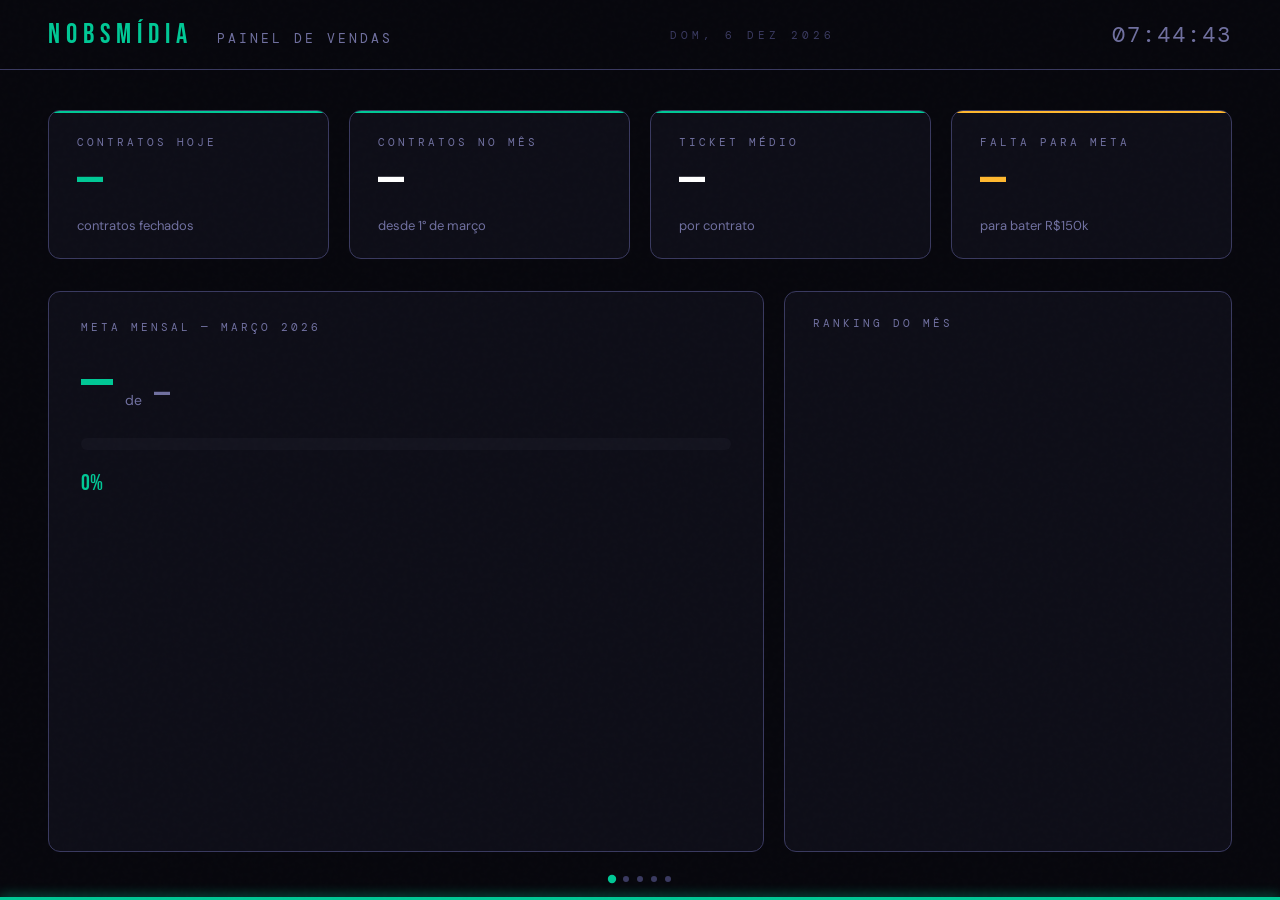
==== index.html @ cd5ed242 "Create NobsMidia" ====
<!DOCTYPE html>
<html lang="pt-BR">
<head>
<meta charset="UTF-8">
<meta name="viewport" content="width=device-width, initial-scale=1.0">
<title>NobsMídia</title>
<link href="https://fonts.googleapis.com/css2?family=Bebas+Neue&family=DM+Sans:ital,wght@0,300;0,400;0,600;1,300&family=DM+Mono:wght@400;500&display=swap" rel="stylesheet">
<style>
  :root {
    --green: #00C896;
    --green-dim: #00C89620;
    --green-mid: #00C89650;
    --bg: #07070D;
    --bg2: #0E0E18;
    --bg3: #14141F;
    --text: #F0F0F5;
    --text-dim: #7070A0;
    --text-dimmer: #3A3A60;
    --red: #FF4466;
    --yellow: #FFB830;
    --white: #FFFFFF;
    --slide-duration: 12000;
  }

  *, *::before, *::after { box-sizing: border-box; margin: 0; padding: 0; }

  html, body {
    width: 100%; height: 100%;
    background: var(--bg);
    color: var(--text);
    font-family: 'DM Sans', sans-serif;
    overflow: hidden;
    cursor: none;
  }

  /* ─── GRAIN OVERLAY ─── */
  body::before {
    content: '';
    position: fixed; inset: 0; z-index: 9999;
    pointer-events: none;
    background-image: url("data:image/svg+xml,%3Csvg viewBox='0 0 200 200' xmlns='http://www.w3.org/2000/svg'%3E%3Cfilter id='n'%3E%3CfeTurbulence type='fractalNoise' baseFrequency='0.9' numOctaves='4' stitchTiles='stitch'/%3E%3C/filter%3E%3Crect width='100%25' height='100%25' filter='url(%23n)' opacity='0.04'/%3E%3C/svg%3E");
    opacity: 0.35;
  }

  /* ─── SLIDES CONTAINER ─── */
  #slides { width: 100vw; height: 100vh; position: relative; }

  .slide {
    position: absolute; inset: 0;
    display: flex; flex-direction: column;
    opacity: 0;
    pointer-events: none;
    transition: opacity 0.8s ease;
  }
  .slide.active {
    opacity: 1;
    pointer-events: all;
  }

  /* ─── HEADER STRIP ─── */
  .header {
    display: flex; align-items: center; justify-content: space-between;
    padding: 18px 48px;
    border-bottom: 1px solid var(--text-dimmer);
    flex-shrink: 0;
  }
  .logo {
    font-family: 'Bebas Neue', sans-serif;
    font-size: 28px;
    letter-spacing: 6px;
    color: var(--green);
  }
  .logo span { color: var(--text-dim); font-size: 13px; letter-spacing: 3px; font-family: 'DM Mono', monospace; margin-left: 14px; }
  .clock {
    font-family: 'DM Mono', monospace;
    font-size: 22px;
    color: var(--text-dim);
    letter-spacing: 2px;
  }
  .slide-label {
    font-size: 11px;
    letter-spacing: 4px;
    text-transform: uppercase;
    color: var(--text-dimmer);
    font-family: 'DM Mono', monospace;
  }

  /* ─── CONTENT AREA ─── */
  .content {
    flex: 1;
    display: flex;
    overflow: hidden;
  }

  /* ─── PROGRESS BAR ─── */
  #progress-bar {
    position: fixed; bottom: 0; left: 0;
    height: 3px;
    background: var(--green);
    z-index: 1000;
    transition: none;
    box-shadow: 0 0 12px var(--green);
  }

  /* ─── DOT INDICATORS ─── */
  #dots {
    position: fixed; bottom: 18px; left: 50%; transform: translateX(-50%);
    display: flex; gap: 8px; z-index: 1000;
  }
  .dot {
    width: 6px; height: 6px;
    border-radius: 50%;
    background: var(--text-dimmer);
    transition: background 0.3s, transform 0.3s;
  }
  .dot.active { background: var(--green); transform: scale(1.4); }

  /* ═══════════════════════════════════════
     SLIDE 1 — PAINEL DE VENDAS
  ═══════════════════════════════════════ */
  #slide-vendas .content {
    padding: 40px 48px 48px;
    gap: 32px;
    flex-direction: column;
  }

  .vendas-top {
    display: grid;
    grid-template-columns: 1fr 1fr 1fr 1fr;
    gap: 20px;
  }

  .kpi-card {
    background: var(--bg2);
    border: 1px solid var(--text-dimmer);
    border-radius: 12px;
    padding: 24px 28px;
    display: flex; flex-direction: column;
    gap: 8px;
    position: relative;
    overflow: hidden;
  }
  .kpi-card::before {
    content: '';
    position: absolute; top: 0; left: 0; right: 0;
    height: 2px;
    background: var(--green);
  }
  .kpi-card.red::before { background: var(--red); }
  .kpi-card.yellow::before { background: var(--yellow); }

  .kpi-label {
    font-size: 11px; letter-spacing: 3px; text-transform: uppercase;
    color: var(--text-dim); font-family: 'DM Mono', monospace;
  }
  .kpi-value {
    font-family: 'Bebas Neue', sans-serif;
    font-size: 52px; line-height: 1;
    color: var(--white);
  }
  .kpi-value.green { color: var(--green); }
  .kpi-value.red { color: var(--red); }
  .kpi-value.yellow { color: var(--yellow); }
  .kpi-sub { font-size: 13px; color: var(--text-dim); }

  .vendas-bottom {
    display: grid;
    grid-template-columns: 1.6fr 1fr;
    gap: 20px;
    flex: 1;
  }

  /* META BAR */
  .meta-card {
    background: var(--bg2);
    border: 1px solid var(--text-dimmer);
    border-radius: 12px;
    padding: 28px 32px;
    display: flex; flex-direction: column; gap: 20px;
  }
  .meta-title { font-size: 11px; letter-spacing: 3px; text-transform: uppercase; color: var(--text-dim); font-family: 'DM Mono', monospace; }
  .meta-numbers { display: flex; align-items: baseline; gap: 12px; }
  .meta-real { font-family: 'Bebas Neue', sans-serif; font-size: 64px; color: var(--green); line-height: 1; }
  .meta-of { font-size: 14px; color: var(--text-dim); }
  .meta-goal { font-family: 'Bebas Neue', sans-serif; font-size: 32px; color: var(--text-dim); line-height: 1; }
  .meta-bar-bg { background: var(--bg3); border-radius: 99px; height: 12px; overflow: hidden; }
  .meta-bar-fill {
    height: 100%; border-radius: 99px;
    background: linear-gradient(90deg, var(--green), #00FFBB);
    box-shadow: 0 0 16px var(--green-mid);
    transition: width 1.5s cubic-bezier(0.22, 1, 0.36, 1);
  }
  .meta-pct { font-family: 'Bebas Neue', sans-serif; font-size: 22px; color: var(--green); }
  .meta-row { display: flex; justify-content: space-between; align-items: center; }
  .meta-falta { font-size: 13px; color: var(--text-dim); }

  /* RANKING */
  .ranking-card {
    background: var(--bg2);
    border: 1px solid var(--text-dimmer);
    border-radius: 12px;
    padding: 24px 28px;
    display: flex; flex-direction: column; gap: 16px;
    overflow: hidden;
  }
  .ranking-title { font-size: 11px; letter-spacing: 3px; text-transform: uppercase; color: var(--text-dim); font-family: 'DM Mono', monospace; }
  .ranking-row {
    display: flex; align-items: center; gap: 14px;
  }
  .rank-pos {
    font-family: 'Bebas Neue', sans-serif;
    font-size: 22px; width: 28px; text-align: right;
    color: var(--text-dimmer);
    flex-shrink: 0;
  }
  .rank-pos.gold { color: #FFD700; }
  .rank-pos.silver { color: #C0C0C0; }
  .rank-pos.bronze { color: #CD7F32; }
  .rank-bar-wrap { flex: 1; }
  .rank-name { font-size: 14px; font-weight: 600; margin-bottom: 4px; }
  .rank-bar-bg { background: var(--bg3); border-radius: 99px; height: 6px; overflow: hidden; }
  .rank-bar-fill { height: 100%; border-radius: 99px; background: var(--green); opacity: 0.6; }
  .rank-val { font-family: 'DM Mono', monospace; font-size: 12px; color: var(--text-dim); flex-shrink: 0; }

  /* ═══════════════════════════════════════
     SLIDE 2 — DESTAQUE DO DIA
  ═══════════════════════════════════════ */
  #slide-destaque .content {
    align-items: center; justify-content: center;
    flex-direction: column; gap: 0;
    position: relative;
    overflow: hidden;
  }
  .destaque-bg {
    position: absolute; inset: 0;
    background: radial-gradient(ellipse 60% 60% at 50% 50%, var(--green-dim), transparent);
  }
  .destaque-eyebrow {
    font-size: 11px; letter-spacing: 5px; text-transform: uppercase;
    color: var(--green); font-family: 'DM Mono', monospace;
    margin-bottom: 24px; z-index: 1;
  }
  .destaque-nome {
    font-family: 'Bebas Neue', sans-serif;
    font-size: 120px; line-height: 1;
    color: var(--white);
    text-align: center; z-index: 1;
    text-shadow: 0 0 80px var(--green-mid);
  }
  .destaque-motivo {
    font-size: 22px; font-weight: 300; font-style: italic;
    color: var(--text-dim); margin-top: 16px;
    text-align: center; z-index: 1;
    max-width: 600px;
  }
  .destaque-star {
    font-size: 64px; margin-bottom: 8px; z-index: 1;
    animation: pulse 2s ease-in-out infinite;
  }
  @keyframes pulse { 0%,100%{transform:scale(1)} 50%{transform:scale(1.15)} }

  /* ═══════════════════════════════════════
     SLIDE 3 — FRASES
  ═══════════════════════════════════════ */
  #slide-frase .content {
    align-items: center; justify-content: center;
    flex-direction: column; gap: 32px;
    padding: 60px 120px;
    position: relative; overflow: hidden;
  }
  .frase-bg {
    position: absolute; inset: 0;
    background: radial-gradient(ellipse 40% 80% at 20% 50%, #00C89608, transparent);
  }
  .frase-aspas {
    font-family: 'Bebas Neue', sans-serif;
    font-size: 200px; line-height: 0.6;
    color: var(--green); opacity: 0.12;
    position: absolute; top: 40px; left: 48px;
  }
  .frase-texto {
    font-size: 42px; font-weight: 300; line-height: 1.3;
    text-align: center; z-index: 1;
    color: var(--white);
    max-width: 900px;
  }
  .frase-autor {
    font-family: 'DM Mono', monospace;
    font-size: 13px; letter-spacing: 3px;
    color: var(--green); z-index: 1;
    text-transform: uppercase;
  }
  .frase-linha {
    width: 60px; height: 1px; background: var(--green); z-index: 1;
  }

  /* ═══════════════════════════════════════
     SLIDE 4 — NOTÍCIAS
  ═══════════════════════════════════════ */
  #slide-noticias .content {
    flex-direction: column;
    padding: 40px 48px 48px;
    gap: 24px;
  }
  .noticias-grid {
    display: flex; flex-direction: column; gap: 20px; flex: 1;
  }
  .noticia-card {
    background: var(--bg2);
    border: 1px solid var(--text-dimmer);
    border-radius: 12px;
    padding: 28px 36px;
    display: flex; align-items: center; gap: 28px;
    flex: 1;
    position: relative; overflow: hidden;
  }
  .noticia-card::before {
    content: '';
    position: absolute; left: 0; top: 0; bottom: 0;
    width: 3px; background: var(--green);
  }
  .noticia-num {
    font-family: 'Bebas Neue', sans-serif;
    font-size: 56px; color: var(--text-dimmer); flex-shrink: 0; line-height: 1;
  }
  .noticia-info { flex: 1; }
  .noticia-titulo {
    font-size: 20px; font-weight: 600; line-height: 1.3;
    color: var(--white); margin-bottom: 8px;
  }
  .noticia-fonte {
    font-family: 'DM Mono', monospace;
    font-size: 11px; letter-spacing: 2px;
    color: var(--green); text-transform: uppercase;
  }
  .section-eyebrow {
    font-size: 11px; letter-spacing: 4px; text-transform: uppercase;
    color: var(--text-dim); font-family: 'DM Mono', monospace;
  }

  /* ═══════════════════════════════════════
     SLIDE 5 — AVISOS
  ═══════════════════════════════════════ */
  #slide-avisos .content {
    flex-direction: column;
    padding: 40px 48px 48px;
    gap: 24px;
  }
  .avisos-list { flex: 1; display: flex; flex-direction: column; gap: 20px; }
  .aviso-item {
    background: var(--bg2);
    border: 1px solid var(--text-dimmer);
    border-radius: 12px;
    padding: 28px 36px;
    display: flex; align-items: center; gap: 24px;
    flex: 1;
  }
  .aviso-icon { font-size: 32px; flex-shrink: 0; }
  .aviso-texto { font-size: 22px; font-weight: 400; line-height: 1.4; color: var(--white); }

  /* ─── ANIMATIONS ─── */
  .slide.active .kpi-card {
    animation: fadeUp 0.5s ease both;
  }
  .slide.active .kpi-card:nth-child(1) { animation-delay: 0.05s }
  .slide.active .kpi-card:nth-child(2) { animation-delay: 0.12s }
  .slide.active .kpi-card:nth-child(3) { animation-delay: 0.19s }
  .slide.active .kpi-card:nth-child(4) { animation-delay: 0.26s }

  @keyframes fadeUp {
    from { opacity: 0; transform: translateY(20px); }
    to   { opacity: 1; transform: translateY(0); }
  }

  .slide.active .noticia-card, .slide.active .aviso-item {
    animation: fadeUp 0.5s ease both;
  }
  .slide.active .noticia-card:nth-child(1), .slide.active .aviso-item:nth-child(1) { animation-delay: 0.1s }
  .slide.active .noticia-card:nth-child(2), .slide.active .aviso-item:nth-child(2) { animation-delay: 0.2s }
  .slide.active .noticia-card:nth-child(3), .slide.active .aviso-item:nth-child(3) { animation-delay: 0.3s }

  .slide.active .destaque-nome { animation: fadeUp 0.7s 0.2s ease both; }
  .slide.active .destaque-motivo { animation: fadeUp 0.7s 0.4s ease both; }
  .slide.active .frase-texto { animation: fadeUp 0.7s 0.2s ease both; }
  .slide.active .frase-autor { animation: fadeUp 0.7s 0.5s ease both; }
</style>
</head>
<body>

<div id="slides">

  <!-- ── SLIDE 1: VENDAS ── -->
  <div class="slide" id="slide-vendas">
    <div class="header">
      <div class="logo">NobsMídia <span>PAINEL DE VENDAS</span></div>
      <div class="slide-label" id="date-label"></div>
      <div class="clock" id="clock"></div>
    </div>
    <div class="content">
      <div class="vendas-top">
        <div class="kpi-card">
          <div class="kpi-label">Contratos Hoje</div>
          <div class="kpi-value green" id="kpi-hoje">—</div>
          <div class="kpi-sub">contratos fechados</div>
        </div>
        <div class="kpi-card">
          <div class="kpi-label">Contratos no Mês</div>
          <div class="kpi-value" id="kpi-mes">—</div>
          <div class="kpi-sub">desde 1° de março</div>
        </div>
        <div class="kpi-card">
          <div class="kpi-label">Ticket Médio</div>
          <div class="kpi-value" id="kpi-ticket">—</div>
          <div class="kpi-sub">por contrato</div>
        </div>
        <div class="kpi-card yellow">
          <div class="kpi-label">Falta para Meta</div>
          <div class="kpi-value yellow" id="kpi-falta">—</div>
          <div class="kpi-sub">para bater R$150k</div>
        </div>
      </div>
      <div class="vendas-bottom">
        <div class="meta-card">
          <div class="meta-title">Meta Mensal — Março 2026</div>
          <div class="meta-numbers">
            <div class="meta-real" id="meta-real">—</div>
            <div class="meta-of">de</div>
            <div class="meta-goal" id="meta-goal">—</div>
          </div>
          <div class="meta-bar-bg">
            <div class="meta-bar-fill" id="meta-bar" style="width:0%"></div>
          </div>
          <div class="meta-row">
            <div class="meta-pct" id="meta-pct">0%</div>
            <div class="meta-falta" id="meta-falta-txt"></div>
          </div>
        </div>
        <div class="ranking-card">
          <div class="ranking-title">Ranking do Mês</div>
          <div id="ranking-list"></div>
        </div>
      </div>
    </div>
  </div>

  <!-- ── SLIDE 2: DESTAQUE ── -->
  <div class="slide" id="slide-destaque">
    <div class="header">
      <div class="logo">NobsMídia <span>DESTAQUE DO DIA</span></div>
      <div class="slide-label"></div>
      <div class="clock" id="clock2"></div>
    </div>
    <div class="content">
      <div class="destaque-bg"></div>
      <div class="destaque-star">⭐</div>
      <div class="destaque-eyebrow">Destaque do Dia</div>
      <div class="destaque-nome" id="destaque-nome">—</div>
      <div class="destaque-motivo" id="destaque-motivo">—</div>
    </div>
  </div>

  <!-- ── SLIDE 3: FRASE ── -->
  <div class="slide" id="slide-frase">
    <div class="header">
      <div class="logo">NobsMídia <span>FRASE DO DIA</span></div>
      <div class="slide-label"></div>
      <div class="clock" id="clock3"></div>
    </div>
    <div class="content">
      <div class="frase-bg"></div>
      <div class="frase-aspas">"</div>
      <div class="frase-texto" id="frase-texto">—</div>
      <div class="frase-linha"></div>
      <div class="frase-autor" id="frase-autor">—</div>
    </div>
  </div>

  <!-- ── SLIDE 4: NOTÍCIAS ── -->
  <div class="slide" id="slide-noticias">
    <div class="header">
      <div class="logo">NobsMídia <span>NOTÍCIAS</span></div>
      <div class="slide-label"></div>
      <div class="clock" id="clock4"></div>
    </div>
    <div class="content">
      <div class="section-eyebrow">Mercado & Setor</div>
      <div class="noticias-grid" id="noticias-list"></div>
    </div>
  </div>

  <!-- ── SLIDE 5: AVISOS ── -->
  <div class="slide" id="slide-avisos">
    <div class="header">
      <div class="logo">NobsMídia <span>AVISOS INTERNOS</span></div>
      <div class="slide-label"></div>
      <div class="clock" id="clock5"></div>
    </div>
    <div class="content">
      <div class="section-eyebrow">Comunicados da Equipe</div>
      <div class="avisos-list" id="avisos-list"></div>
    </div>
  </div>

</div>

<!-- progress bar -->
<div id="progress-bar"></div>
<!-- dots -->
<div id="dots"></div>

<script>
// ─── CONFIG ───────────────────────────────────────────
const DATA_URL = 'dados.json';
const REFRESH_INTERVAL = 5 * 60 * 1000; // 5 min

const SLIDE_DURATIONS = [16000, 10000, 12000, 13000, 11000]; // ms per slide

// ─── STATE ────────────────────────────────────────────
let data = null;
let currentSlide = 0;
let fraseIndex = 0;
let slideTimer = null;
let progressTimer = null;
let progressStart = null;
const slides = document.querySelectorAll('.slide');
const totalSlides = slides.length;

// ─── CLOCK ────────────────────────────────────────────
function updateClocks() {
  const now = new Date();
  const h = String(now.getHours()).padStart(2,'0');
  const m = String(now.getMinutes()).padStart(2,'0');
  const s = String(now.getSeconds()).padStart(2,'0');
  const str = `${h}:${m}:${s}`;
  document.querySelectorAll('[id^="clock"]').forEach(el => el.textContent = str);

  const days = ['Dom','Seg','Ter','Qua','Qui','Sex','Sáb'];
  const months = ['Jan','Fev','Mar','Abr','Mai','Jun','Jul','Ago','Set','Out','Nov','Dez'];
  const dateStr = `${days[now.getDay()]}, ${now.getDate()} ${months[now.getMonth()]} ${now.getFullYear()}`;
  const dl = document.getElementById('date-label');
  if (dl) dl.textContent = dateStr;
}
setInterval(updateClocks, 1000);
updateClocks();

// ─── DOTS ─────────────────────────────────────────────
function buildDots() {
  const dotsEl = document.getElementById('dots');
  dotsEl.innerHTML = '';
  for (let i = 0; i < totalSlides; i++) {
    const d = document.createElement('div');
    d.className = 'dot' + (i === 0 ? ' active' : '');
    dotsEl.appendChild(d);
  }
}
function updateDots(i) {
  document.querySelectorAll('.dot').forEach((d,idx) => d.classList.toggle('active', idx===i));
}

// ─── PROGRESS BAR ─────────────────────────────────────
function startProgress(duration) {
  const bar = document.getElementById('progress-bar');
  bar.style.transition = 'none';
  bar.style.width = '0%';
  setTimeout(() => {
    bar.style.transition = `width ${duration}ms linear`;
    bar.style.width = '100%';
  }, 30);
}

// ─── SLIDE SHOW ───────────────────────────────────────
function goToSlide(i) {
  slides[currentSlide].classList.remove('active');
  currentSlide = (i + totalSlides) % totalSlides;
  slides[currentSlide].classList.add('active');
  updateDots(currentSlide);
  const dur = SLIDE_DURATIONS[currentSlide];
  startProgress(dur);
  clearTimeout(slideTimer);
  slideTimer = setTimeout(() => goToSlide(currentSlide + 1), dur);
}

function nextSlide() { goToSlide(currentSlide + 1); }

// ─── FORMAT ───────────────────────────────────────────
function fmt(val) {
  return 'R$\u00a0' + Math.round(val).toLocaleString('pt-BR');
}

// ─── RENDER ───────────────────────────────────────────
function render(d) {
  const v = d.vendas;

  // KPIs
  document.getElementById('kpi-hoje').textContent = v.contratos_hoje;
  document.getElementById('kpi-mes').textContent = v.contratos_mes;
  document.getElementById('kpi-ticket').textContent = fmt(v.ticket_medio);
  const falta = v.meta_mensal - v.realizado_mes;
  document.getElementById('kpi-falta').textContent = fmt(falta);

  // Meta
  const pct = Math.round((v.realizado_mes / v.meta_mensal) * 100);
  document.getElementById('meta-real').textContent = fmt(v.realizado_mes);
  document.getElementById('meta-goal').textContent = fmt(v.meta_mensal);
  setTimeout(() => {
    document.getElementById('meta-bar').style.width = pct + '%';
  }, 600);
  document.getElementById('meta-pct').textContent = pct + '%';
  document.getElementById('meta-falta-txt').textContent = `Faltam ${fmt(falta)} para bater a meta`;

  // Ranking
  const maxVal = v.ranking[0].valor;
  const medals = ['gold','silver','bronze','',''];
  const rl = document.getElementById('ranking-list');
  rl.innerHTML = '';
  v.ranking.forEach((r, i) => {
    const pctBar = Math.round((r.valor / maxVal) * 100);
    const div = document.createElement('div');
    div.className = 'ranking-row';
    div.innerHTML = `
      <div class="rank-pos ${medals[i]}">${i+1}</div>
      <div class="rank-bar-wrap">
        <div class="rank-name">${r.nome}</div>
        <div class="rank-bar-bg"><div class="rank-bar-fill" style="width:${pctBar}%"></div></div>
      </div>
      <div class="rank-val">${fmt(r.valor)}</div>
    `;
    rl.appendChild(div);
  });

  // Destaque
  document.getElementById('destaque-nome').textContent = v.destaque_dia.nome;
  document.getElementById('destaque-motivo').textContent = v.destaque_dia.motivo;

  // Frase (rotaciona a cada vez que renderiza)
  const frase = d.frases[fraseIndex % d.frases.length];
  document.getElementById('frase-texto').textContent = frase.texto;
  document.getElementById('frase-autor').textContent = '— ' + frase.autor;
  fraseIndex++;

  // Notícias
  const nl = document.getElementById('noticias-list');
  nl.innerHTML = '';
  d.noticias.forEach((n, i) => {
    const div = document.createElement('div');
    div.className = 'noticia-card';
    div.innerHTML = `
      <div class="noticia-num">0${i+1}</div>
      <div class="noticia-info">
        <div class="noticia-titulo">${n.titulo}</div>
        <div class="noticia-fonte">${n.fonte}</div>
      </div>
    `;
    nl.appendChild(div);
  });

  // Avisos
  const icons = ['📌','📅','🎯','💬','🔔'];
  const al = document.getElementById('avisos-list');
  al.innerHTML = '';
  d.avisos.forEach((a, i) => {
    const div = document.createElement('div');
    div.className = 'aviso-item';
    div.innerHTML = `<div class="aviso-icon">${icons[i % icons.length]}</div><div class="aviso-texto">${a}</div>`;
    al.appendChild(div);
  });
}

// ─── FETCH DATA ───────────────────────────────────────
async function loadData() {
  try {
    const res = await fetch(DATA_URL + '?t=' + Date.now());
    data = await res.json();
    render(data);
  } catch(e) {
    console.warn('Erro ao carregar dados:', e);
  }
}

// ─── INIT ─────────────────────────────────────────────
buildDots();
loadData().then(() => {
  goToSlide(0);
});
setInterval(loadData, REFRESH_INTERVAL);
</script>
</body>
</html>
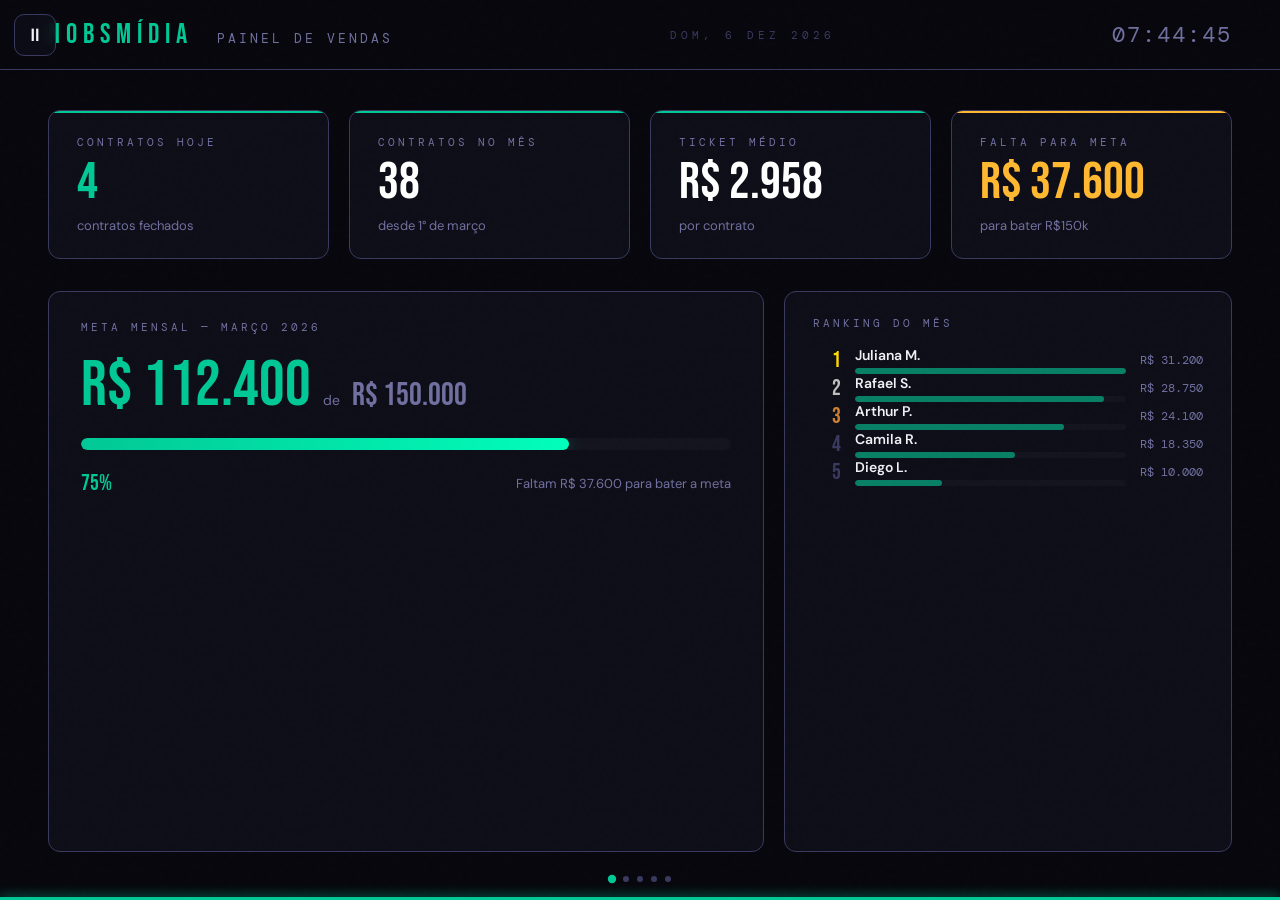
==== commit bc6dadde: "Update index.html chatgpt butoes adicionando botoes para passar os slides, e pausar slides" ====
--- a/index.html
+++ b/index.html
@@ -30,7 +30,7 @@
     color: var(--text);
     font-family: 'DM Sans', sans-serif;
     overflow: hidden;
-    cursor: none;
+    cursor: default;
   }
 
   /* ─── GRAIN OVERLAY ─── */
@@ -42,6 +42,38 @@
     opacity: 0.35;
   }
 
+  /* ─── PLAY / PAUSE BUTTON ─── */
+  #play-pause-btn {
+    position: fixed;
+    top: 14px;
+    left: 14px;
+    z-index: 10001;
+    width: 42px;
+    height: 42px;
+    border: 1px solid var(--text-dimmer);
+    border-radius: 10px;
+    background: rgba(14, 14, 24, 0.88);
+    color: var(--text);
+    display: flex;
+    align-items: center;
+    justify-content: center;
+    font-size: 18px;
+    line-height: 1;
+    cursor: pointer;
+    backdrop-filter: blur(6px);
+    transition: transform 0.2s ease, border-color 0.2s ease, opacity 0.2s ease;
+  }
+
+  #play-pause-btn:hover {
+    transform: scale(1.05);
+    border-color: var(--green);
+  }
+
+  #play-pause-btn.paused {
+    color: var(--yellow);
+    border-color: var(--yellow);
+  }
+
   /* ─── SLIDES CONTAINER ─── */
   #slides { width: 100vw; height: 100vh; position: relative; }
 
@@ -70,7 +102,13 @@
     letter-spacing: 6px;
     color: var(--green);
   }
-  .logo span { color: var(--text-dim); font-size: 13px; letter-spacing: 3px; font-family: 'DM Mono', monospace; margin-left: 14px; }
+  .logo span {
+    color: var(--text-dim);
+    font-size: 13px;
+    letter-spacing: 3px;
+    font-family: 'DM Mono', monospace;
+    margin-left: 14px;
+  }
   .clock {
     font-family: 'DM Mono', monospace;
     font-size: 22px;
@@ -100,6 +138,7 @@
     z-index: 1000;
     transition: none;
     box-shadow: 0 0 12px var(--green);
+    width: 0%;
   }
 
   /* ─── DOT INDICATORS ─── */
@@ -386,6 +425,8 @@
 </style>
 </head>
 <body>
+
+<button id="play-pause-btn" aria-label="Pausar slides" title="Pausar slides">⏸</button>
 
 <div id="slides">
 
@@ -503,25 +544,25 @@
 
 </div>
 
-<!-- progress bar -->
 <div id="progress-bar"></div>
-<!-- dots -->
 <div id="dots"></div>
 
 <script>
 // ─── CONFIG ───────────────────────────────────────────
 const DATA_URL = 'dados.json';
 const REFRESH_INTERVAL = 5 * 60 * 1000; // 5 min
-
-const SLIDE_DURATIONS = [16000, 10000, 12000, 13000, 11000]; // ms per slide
+const SLIDE_DURATIONS = [16000, 10000, 12000, 13000, 11000];
 
 // ─── STATE ────────────────────────────────────────────
 let data = null;
 let currentSlide = 0;
 let fraseIndex = 0;
 let slideTimer = null;
-let progressTimer = null;
-let progressStart = null;
+
+let isPaused = false;
+let slideStartedAt = null;
+let slideRemaining = 0;
+
 const slides = document.querySelectorAll('.slide');
 const totalSlides = slides.length;
 
@@ -553,34 +594,127 @@
     dotsEl.appendChild(d);
   }
 }
+
 function updateDots(i) {
-  document.querySelectorAll('.dot').forEach((d,idx) => d.classList.toggle('active', idx===i));
+  document.querySelectorAll('.dot').forEach((d, idx) => {
+    d.classList.toggle('active', idx === i);
+  });
 }
 
 // ─── PROGRESS BAR ─────────────────────────────────────
-function startProgress(duration) {
+function startProgress(duration, elapsed = 0) {
   const bar = document.getElementById('progress-bar');
+  const pct = Math.max(0, Math.min(100, (elapsed / duration) * 100));
+
   bar.style.transition = 'none';
-  bar.style.width = '0%';
-  setTimeout(() => {
-    bar.style.transition = `width ${duration}ms linear`;
-    bar.style.width = '100%';
-  }, 30);
+  bar.style.width = pct + '%';
+
+  requestAnimationFrame(() => {
+    requestAnimationFrame(() => {
+      bar.style.transition = `width ${duration - elapsed}ms linear`;
+      bar.style.width = '100%';
+    });
+  });
+}
+
+function freezeProgress() {
+  const bar = document.getElementById('progress-bar');
+  const computedWidth = getComputedStyle(bar).width;
+  bar.style.transition = 'none';
+  bar.style.width = computedWidth;
 }
 
 // ─── SLIDE SHOW ───────────────────────────────────────
 function goToSlide(i) {
+  clearTimeout(slideTimer);
+
   slides[currentSlide].classList.remove('active');
   currentSlide = (i + totalSlides) % totalSlides;
   slides[currentSlide].classList.add('active');
+
   updateDots(currentSlide);
+
   const dur = SLIDE_DURATIONS[currentSlide];
-  startProgress(dur);
+  slideStartedAt = Date.now();
+  slideRemaining = dur;
+
+  startProgress(dur, 0);
+
+  if (!isPaused) {
+    slideTimer = setTimeout(() => goToSlide(currentSlide + 1), dur);
+  }
+}
+
+function nextSlide() {
+  goToSlide(currentSlide + 1);
+}
+
+function prevSlide() {
+  goToSlide(currentSlide - 1);
+}
+
+function pauseSlides() {
+  if (isPaused) return;
+
+  isPaused = true;
   clearTimeout(slideTimer);
-  slideTimer = setTimeout(() => goToSlide(currentSlide + 1), dur);
-}
-
-function nextSlide() { goToSlide(currentSlide + 1); }
+
+  const dur = SLIDE_DURATIONS[currentSlide];
+  const elapsed = Date.now() - slideStartedAt;
+  slideRemaining = Math.max(0, dur - elapsed);
+
+  freezeProgress();
+
+  const btn = document.getElementById('play-pause-btn');
+  btn.textContent = '▶';
+  btn.classList.add('paused');
+  btn.setAttribute('aria-label', 'Retomar slides');
+  btn.setAttribute('title', 'Retomar slides');
+}
+
+function resumeSlides() {
+  if (!isPaused) return;
+
+  isPaused = false;
+
+  const elapsed = SLIDE_DURATIONS[currentSlide] - slideRemaining;
+  slideStartedAt = Date.now() - elapsed;
+
+  startProgress(SLIDE_DURATIONS[currentSlide], elapsed);
+  slideTimer = setTimeout(() => goToSlide(currentSlide + 1), slideRemaining);
+
+  const btn = document.getElementById('play-pause-btn');
+  btn.textContent = '⏸';
+  btn.classList.remove('paused');
+  btn.setAttribute('aria-label', 'Pausar slides');
+  btn.setAttribute('title', 'Pausar slides');
+}
+
+function togglePlayPause() {
+  if (isPaused) {
+    resumeSlides();
+  } else {
+    pauseSlides();
+  }
+}
+
+// ─── KEYBOARD CONTROLS ────────────────────────────────
+document.addEventListener('keydown', (e) => {
+  if (e.key === 'ArrowRight') {
+    e.preventDefault();
+    nextSlide();
+  }
+
+  if (e.key === 'ArrowLeft') {
+    e.preventDefault();
+    prevSlide();
+  }
+
+  if (e.key === ' ' || e.code === 'Space') {
+    e.preventDefault();
+    togglePlayPause();
+  }
+});
 
 // ─── FORMAT ───────────────────────────────────────────
 function fmt(val) {
@@ -591,14 +725,12 @@
 function render(d) {
   const v = d.vendas;
 
-  // KPIs
   document.getElementById('kpi-hoje').textContent = v.contratos_hoje;
   document.getElementById('kpi-mes').textContent = v.contratos_mes;
   document.getElementById('kpi-ticket').textContent = fmt(v.ticket_medio);
   const falta = v.meta_mensal - v.realizado_mes;
   document.getElementById('kpi-falta').textContent = fmt(falta);
 
-  // Meta
   const pct = Math.round((v.realizado_mes / v.meta_mensal) * 100);
   document.getElementById('meta-real').textContent = fmt(v.realizado_mes);
   document.getElementById('meta-goal').textContent = fmt(v.meta_mensal);
@@ -608,7 +740,6 @@
   document.getElementById('meta-pct').textContent = pct + '%';
   document.getElementById('meta-falta-txt').textContent = `Faltam ${fmt(falta)} para bater a meta`;
 
-  // Ranking
   const maxVal = v.ranking[0].valor;
   const medals = ['gold','silver','bronze','',''];
   const rl = document.getElementById('ranking-list');
@@ -628,17 +759,14 @@
     rl.appendChild(div);
   });
 
-  // Destaque
   document.getElementById('destaque-nome').textContent = v.destaque_dia.nome;
   document.getElementById('destaque-motivo').textContent = v.destaque_dia.motivo;
 
-  // Frase (rotaciona a cada vez que renderiza)
   const frase = d.frases[fraseIndex % d.frases.length];
   document.getElementById('frase-texto').textContent = frase.texto;
   document.getElementById('frase-autor').textContent = '— ' + frase.autor;
   fraseIndex++;
 
-  // Notícias
   const nl = document.getElementById('noticias-list');
   nl.innerHTML = '';
   d.noticias.forEach((n, i) => {
@@ -654,7 +782,6 @@
     nl.appendChild(div);
   });
 
-  // Avisos
   const icons = ['📌','📅','🎯','💬','🔔'];
   const al = document.getElementById('avisos-list');
   al.innerHTML = '';
@@ -679,9 +806,13 @@
 
 // ─── INIT ─────────────────────────────────────────────
 buildDots();
+
+document.getElementById('play-pause-btn').addEventListener('click', togglePlayPause);
+
 loadData().then(() => {
   goToSlide(0);
 });
+
 setInterval(loadData, REFRESH_INTERVAL);
 </script>
 </body>
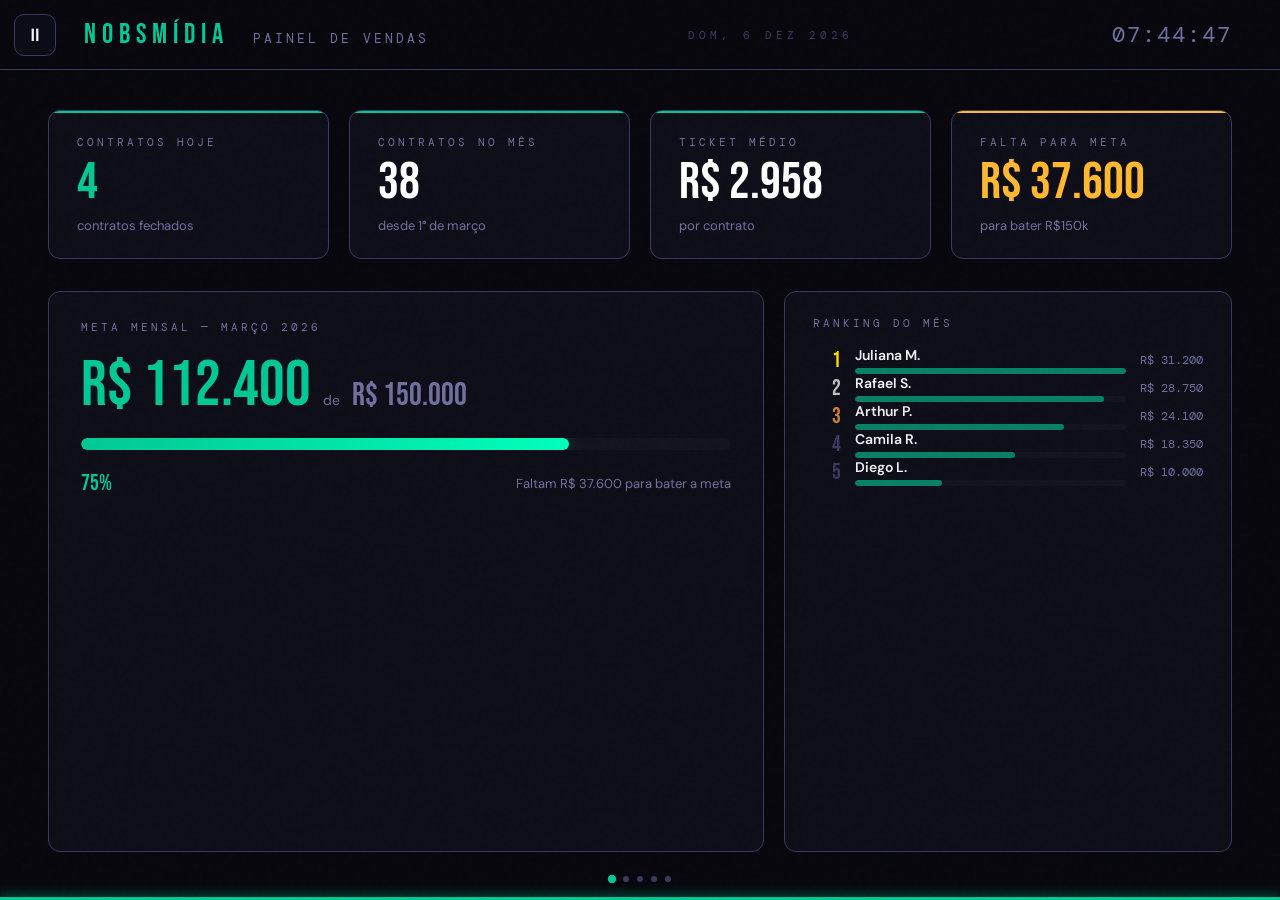
==== commit c3e58a64: "Update index.html chatgpt3 trocando o botao de pause para nao ficar em cima do nome, e trocando a di" ====
--- a/index.html
+++ b/index.html
@@ -25,7 +25,8 @@
   *, *::before, *::after { box-sizing: border-box; margin: 0; padding: 0; }
 
   html, body {
-    width: 100%; height: 100%;
+    width: 100%;
+    height: 100%;
     background: var(--bg);
     color: var(--text);
     font-family: 'DM Sans', sans-serif;
@@ -33,16 +34,16 @@
     cursor: default;
   }
 
-  /* ─── GRAIN OVERLAY ─── */
   body::before {
     content: '';
-    position: fixed; inset: 0; z-index: 9999;
+    position: fixed;
+    inset: 0;
+    z-index: 9999;
     pointer-events: none;
     background-image: url("data:image/svg+xml,%3Csvg viewBox='0 0 200 200' xmlns='http://www.w3.org/2000/svg'%3E%3Cfilter id='n'%3E%3CfeTurbulence type='fractalNoise' baseFrequency='0.9' numOctaves='4' stitchTiles='stitch'/%3E%3C/filter%3E%3Crect width='100%25' height='100%25' filter='url(%23n)' opacity='0.04'/%3E%3C/svg%3E");
     opacity: 0.35;
   }
 
-  /* ─── PLAY / PAUSE BUTTON ─── */
   #play-pause-btn {
     position: fixed;
     top: 14px;
@@ -74,34 +75,43 @@
     border-color: var(--yellow);
   }
 
-  /* ─── SLIDES CONTAINER ─── */
-  #slides { width: 100vw; height: 100vh; position: relative; }
+  #slides {
+    width: 100vw;
+    height: 100vh;
+    position: relative;
+  }
 
   .slide {
-    position: absolute; inset: 0;
-    display: flex; flex-direction: column;
+    position: absolute;
+    inset: 0;
+    display: flex;
+    flex-direction: column;
     opacity: 0;
     pointer-events: none;
     transition: opacity 0.8s ease;
   }
+
   .slide.active {
     opacity: 1;
     pointer-events: all;
   }
 
-  /* ─── HEADER STRIP ─── */
   .header {
-    display: flex; align-items: center; justify-content: space-between;
-    padding: 18px 48px;
+    display: flex;
+    align-items: center;
+    justify-content: space-between;
+    padding: 18px 48px 18px 84px;
     border-bottom: 1px solid var(--text-dimmer);
     flex-shrink: 0;
   }
+
   .logo {
     font-family: 'Bebas Neue', sans-serif;
     font-size: 28px;
     letter-spacing: 6px;
     color: var(--green);
   }
+
   .logo span {
     color: var(--text-dim);
     font-size: 13px;
@@ -109,12 +119,14 @@
     font-family: 'DM Mono', monospace;
     margin-left: 14px;
   }
+
   .clock {
     font-family: 'DM Mono', monospace;
     font-size: 22px;
     color: var(--text-dim);
     letter-spacing: 2px;
   }
+
   .slide-label {
     font-size: 11px;
     letter-spacing: 4px;
@@ -123,16 +135,16 @@
     font-family: 'DM Mono', monospace;
   }
 
-  /* ─── CONTENT AREA ─── */
   .content {
     flex: 1;
     display: flex;
     overflow: hidden;
   }
 
-  /* ─── PROGRESS BAR ─── */
   #progress-bar {
-    position: fixed; bottom: 0; left: 0;
+    position: fixed;
+    bottom: 0;
+    left: 0;
     height: 3px;
     background: var(--green);
     z-index: 1000;
@@ -141,22 +153,30 @@
     width: 0%;
   }
 
-  /* ─── DOT INDICATORS ─── */
   #dots {
-    position: fixed; bottom: 18px; left: 50%; transform: translateX(-50%);
-    display: flex; gap: 8px; z-index: 1000;
-  }
+    position: fixed;
+    bottom: 18px;
+    left: 50%;
+    transform: translateX(-50%);
+    display: flex;
+    gap: 8px;
+    z-index: 1000;
+  }
+
   .dot {
-    width: 6px; height: 6px;
+    width: 6px;
+    height: 6px;
     border-radius: 50%;
     background: var(--text-dimmer);
     transition: background 0.3s, transform 0.3s;
   }
-  .dot.active { background: var(--green); transform: scale(1.4); }
-
-  /* ═══════════════════════════════════════
-     SLIDE 1 — PAINEL DE VENDAS
-  ═══════════════════════════════════════ */
+
+  .dot.active {
+    background: var(--green);
+    transform: scale(1.4);
+  }
+
+  /* SLIDE 1 — VENDAS */
   #slide-vendas .content {
     padding: 40px 48px 48px;
     gap: 32px;
@@ -174,33 +194,47 @@
     border: 1px solid var(--text-dimmer);
     border-radius: 12px;
     padding: 24px 28px;
-    display: flex; flex-direction: column;
+    display: flex;
+    flex-direction: column;
     gap: 8px;
     position: relative;
     overflow: hidden;
   }
+
   .kpi-card::before {
     content: '';
-    position: absolute; top: 0; left: 0; right: 0;
+    position: absolute;
+    top: 0; left: 0; right: 0;
     height: 2px;
     background: var(--green);
   }
+
   .kpi-card.red::before { background: var(--red); }
   .kpi-card.yellow::before { background: var(--yellow); }
 
   .kpi-label {
-    font-size: 11px; letter-spacing: 3px; text-transform: uppercase;
-    color: var(--text-dim); font-family: 'DM Mono', monospace;
-  }
+    font-size: 11px;
+    letter-spacing: 3px;
+    text-transform: uppercase;
+    color: var(--text-dim);
+    font-family: 'DM Mono', monospace;
+  }
+
   .kpi-value {
     font-family: 'Bebas Neue', sans-serif;
-    font-size: 52px; line-height: 1;
+    font-size: 52px;
+    line-height: 1;
     color: var(--white);
   }
+
   .kpi-value.green { color: var(--green); }
   .kpi-value.red { color: var(--red); }
   .kpi-value.yellow { color: var(--yellow); }
-  .kpi-sub { font-size: 13px; color: var(--text-dim); }
+
+  .kpi-sub {
+    font-size: 13px;
+    color: var(--text-dim);
+  }
 
   .vendas-bottom {
     display: grid;
@@ -209,214 +243,394 @@
     flex: 1;
   }
 
-  /* META BAR */
   .meta-card {
     background: var(--bg2);
     border: 1px solid var(--text-dimmer);
     border-radius: 12px;
     padding: 28px 32px;
-    display: flex; flex-direction: column; gap: 20px;
-  }
-  .meta-title { font-size: 11px; letter-spacing: 3px; text-transform: uppercase; color: var(--text-dim); font-family: 'DM Mono', monospace; }
-  .meta-numbers { display: flex; align-items: baseline; gap: 12px; }
-  .meta-real { font-family: 'Bebas Neue', sans-serif; font-size: 64px; color: var(--green); line-height: 1; }
-  .meta-of { font-size: 14px; color: var(--text-dim); }
-  .meta-goal { font-family: 'Bebas Neue', sans-serif; font-size: 32px; color: var(--text-dim); line-height: 1; }
-  .meta-bar-bg { background: var(--bg3); border-radius: 99px; height: 12px; overflow: hidden; }
+    display: flex;
+    flex-direction: column;
+    gap: 20px;
+  }
+
+  .meta-title {
+    font-size: 11px;
+    letter-spacing: 3px;
+    text-transform: uppercase;
+    color: var(--text-dim);
+    font-family: 'DM Mono', monospace;
+  }
+
+  .meta-numbers {
+    display: flex;
+    align-items: baseline;
+    gap: 12px;
+  }
+
+  .meta-real {
+    font-family: 'Bebas Neue', sans-serif;
+    font-size: 64px;
+    color: var(--green);
+    line-height: 1;
+  }
+
+  .meta-of {
+    font-size: 14px;
+    color: var(--text-dim);
+  }
+
+  .meta-goal {
+    font-family: 'Bebas Neue', sans-serif;
+    font-size: 32px;
+    color: var(--text-dim);
+    line-height: 1;
+  }
+
+  .meta-bar-bg {
+    background: var(--bg3);
+    border-radius: 99px;
+    height: 12px;
+    overflow: hidden;
+  }
+
   .meta-bar-fill {
-    height: 100%; border-radius: 99px;
+    height: 100%;
+    border-radius: 99px;
     background: linear-gradient(90deg, var(--green), #00FFBB);
     box-shadow: 0 0 16px var(--green-mid);
     transition: width 1.5s cubic-bezier(0.22, 1, 0.36, 1);
   }
-  .meta-pct { font-family: 'Bebas Neue', sans-serif; font-size: 22px; color: var(--green); }
-  .meta-row { display: flex; justify-content: space-between; align-items: center; }
-  .meta-falta { font-size: 13px; color: var(--text-dim); }
-
-  /* RANKING */
+
+  .meta-pct {
+    font-family: 'Bebas Neue', sans-serif;
+    font-size: 22px;
+    color: var(--green);
+  }
+
+  .meta-row {
+    display: flex;
+    justify-content: space-between;
+    align-items: center;
+  }
+
+  .meta-falta {
+    font-size: 13px;
+    color: var(--text-dim);
+  }
+
   .ranking-card {
     background: var(--bg2);
     border: 1px solid var(--text-dimmer);
     border-radius: 12px;
     padding: 24px 28px;
-    display: flex; flex-direction: column; gap: 16px;
+    display: flex;
+    flex-direction: column;
+    gap: 16px;
     overflow: hidden;
   }
-  .ranking-title { font-size: 11px; letter-spacing: 3px; text-transform: uppercase; color: var(--text-dim); font-family: 'DM Mono', monospace; }
+
+  .ranking-title {
+    font-size: 11px;
+    letter-spacing: 3px;
+    text-transform: uppercase;
+    color: var(--text-dim);
+    font-family: 'DM Mono', monospace;
+  }
+
   .ranking-row {
-    display: flex; align-items: center; gap: 14px;
-  }
+    display: flex;
+    align-items: center;
+    gap: 14px;
+  }
+
   .rank-pos {
     font-family: 'Bebas Neue', sans-serif;
-    font-size: 22px; width: 28px; text-align: right;
+    font-size: 22px;
+    width: 28px;
+    text-align: right;
     color: var(--text-dimmer);
     flex-shrink: 0;
   }
+
   .rank-pos.gold { color: #FFD700; }
   .rank-pos.silver { color: #C0C0C0; }
   .rank-pos.bronze { color: #CD7F32; }
+
   .rank-bar-wrap { flex: 1; }
-  .rank-name { font-size: 14px; font-weight: 600; margin-bottom: 4px; }
-  .rank-bar-bg { background: var(--bg3); border-radius: 99px; height: 6px; overflow: hidden; }
-  .rank-bar-fill { height: 100%; border-radius: 99px; background: var(--green); opacity: 0.6; }
-  .rank-val { font-family: 'DM Mono', monospace; font-size: 12px; color: var(--text-dim); flex-shrink: 0; }
-
-  /* ═══════════════════════════════════════
-     SLIDE 2 — DESTAQUE DO DIA
-  ═══════════════════════════════════════ */
+
+  .rank-name {
+    font-size: 14px;
+    font-weight: 600;
+    margin-bottom: 4px;
+  }
+
+  .rank-bar-bg {
+    background: var(--bg3);
+    border-radius: 99px;
+    height: 6px;
+    overflow: hidden;
+  }
+
+  .rank-bar-fill {
+    height: 100%;
+    border-radius: 99px;
+    background: var(--green);
+    opacity: 0.6;
+  }
+
+  .rank-val {
+    font-family: 'DM Mono', monospace;
+    font-size: 12px;
+    color: var(--text-dim);
+    flex-shrink: 0;
+  }
+
+  /* SLIDE 2 — DESTAQUE */
   #slide-destaque .content {
-    align-items: center; justify-content: center;
-    flex-direction: column; gap: 0;
+    align-items: center;
+    justify-content: center;
+    flex-direction: column;
+    gap: 0;
     position: relative;
     overflow: hidden;
   }
+
   .destaque-bg {
-    position: absolute; inset: 0;
+    position: absolute;
+    inset: 0;
     background: radial-gradient(ellipse 60% 60% at 50% 50%, var(--green-dim), transparent);
   }
+
   .destaque-eyebrow {
-    font-size: 11px; letter-spacing: 5px; text-transform: uppercase;
-    color: var(--green); font-family: 'DM Mono', monospace;
-    margin-bottom: 24px; z-index: 1;
-  }
+    font-size: 11px;
+    letter-spacing: 5px;
+    text-transform: uppercase;
+    color: var(--green);
+    font-family: 'DM Mono', monospace;
+    margin-bottom: 24px;
+    z-index: 1;
+  }
+
   .destaque-nome {
     font-family: 'Bebas Neue', sans-serif;
-    font-size: 120px; line-height: 1;
+    font-size: 120px;
+    line-height: 1;
     color: var(--white);
-    text-align: center; z-index: 1;
+    text-align: center;
+    z-index: 1;
     text-shadow: 0 0 80px var(--green-mid);
   }
+
   .destaque-motivo {
-    font-size: 22px; font-weight: 300; font-style: italic;
-    color: var(--text-dim); margin-top: 16px;
-    text-align: center; z-index: 1;
+    font-size: 22px;
+    font-weight: 300;
+    font-style: italic;
+    color: var(--text-dim);
+    margin-top: 16px;
+    text-align: center;
+    z-index: 1;
     max-width: 600px;
   }
+
   .destaque-star {
-    font-size: 64px; margin-bottom: 8px; z-index: 1;
+    font-size: 64px;
+    margin-bottom: 8px;
+    z-index: 1;
     animation: pulse 2s ease-in-out infinite;
   }
-  @keyframes pulse { 0%,100%{transform:scale(1)} 50%{transform:scale(1.15)} }
-
-  /* ═══════════════════════════════════════
-     SLIDE 3 — FRASES
-  ═══════════════════════════════════════ */
+
+  @keyframes pulse {
+    0%,100% { transform: scale(1); }
+    50% { transform: scale(1.15); }
+  }
+
+  /* SLIDE 3 — FRASE */
   #slide-frase .content {
-    align-items: center; justify-content: center;
-    flex-direction: column; gap: 32px;
+    align-items: center;
+    justify-content: center;
+    flex-direction: column;
+    gap: 32px;
     padding: 60px 120px;
-    position: relative; overflow: hidden;
-  }
+    position: relative;
+    overflow: hidden;
+  }
+
   .frase-bg {
-    position: absolute; inset: 0;
+    position: absolute;
+    inset: 0;
     background: radial-gradient(ellipse 40% 80% at 20% 50%, #00C89608, transparent);
   }
+
   .frase-aspas {
     font-family: 'Bebas Neue', sans-serif;
-    font-size: 200px; line-height: 0.6;
-    color: var(--green); opacity: 0.12;
-    position: absolute; top: 40px; left: 48px;
-  }
+    font-size: 200px;
+    line-height: 0.6;
+    color: var(--green);
+    opacity: 0.12;
+    position: absolute;
+    top: 40px;
+    left: 48px;
+  }
+
   .frase-texto {
-    font-size: 42px; font-weight: 300; line-height: 1.3;
-    text-align: center; z-index: 1;
+    font-size: 42px;
+    font-weight: 300;
+    line-height: 1.3;
+    text-align: center;
+    z-index: 1;
     color: var(--white);
     max-width: 900px;
   }
+
   .frase-autor {
     font-family: 'DM Mono', monospace;
-    font-size: 13px; letter-spacing: 3px;
-    color: var(--green); z-index: 1;
+    font-size: 13px;
+    letter-spacing: 3px;
+    color: var(--green);
+    z-index: 1;
     text-transform: uppercase;
   }
+
   .frase-linha {
-    width: 60px; height: 1px; background: var(--green); z-index: 1;
-  }
-
-  /* ═══════════════════════════════════════
-     SLIDE 4 — NOTÍCIAS
-  ═══════════════════════════════════════ */
+    width: 60px;
+    height: 1px;
+    background: var(--green);
+    z-index: 1;
+  }
+
+  /* SLIDE 4 — NOTÍCIAS */
   #slide-noticias .content {
     flex-direction: column;
     padding: 40px 48px 48px;
     gap: 24px;
   }
+
   .noticias-grid {
-    display: flex; flex-direction: column; gap: 20px; flex: 1;
-  }
+    display: flex;
+    flex-direction: column;
+    gap: 20px;
+    flex: 1;
+  }
+
   .noticia-card {
     background: var(--bg2);
     border: 1px solid var(--text-dimmer);
     border-radius: 12px;
     padding: 28px 36px;
-    display: flex; align-items: center; gap: 28px;
+    display: flex;
+    align-items: center;
+    gap: 28px;
     flex: 1;
-    position: relative; overflow: hidden;
-  }
+    position: relative;
+    overflow: hidden;
+  }
+
   .noticia-card::before {
     content: '';
-    position: absolute; left: 0; top: 0; bottom: 0;
-    width: 3px; background: var(--green);
-  }
+    position: absolute;
+    left: 0; top: 0; bottom: 0;
+    width: 3px;
+    background: var(--green);
+  }
+
   .noticia-num {
     font-family: 'Bebas Neue', sans-serif;
-    font-size: 56px; color: var(--text-dimmer); flex-shrink: 0; line-height: 1;
-  }
+    font-size: 56px;
+    color: var(--text-dimmer);
+    flex-shrink: 0;
+    line-height: 1;
+  }
+
   .noticia-info { flex: 1; }
+
   .noticia-titulo {
-    font-size: 20px; font-weight: 600; line-height: 1.3;
-    color: var(--white); margin-bottom: 8px;
-  }
+    font-size: 20px;
+    font-weight: 600;
+    line-height: 1.3;
+    color: var(--white);
+    margin-bottom: 8px;
+  }
+
   .noticia-fonte {
     font-family: 'DM Mono', monospace;
-    font-size: 11px; letter-spacing: 2px;
-    color: var(--green); text-transform: uppercase;
-  }
+    font-size: 11px;
+    letter-spacing: 2px;
+    color: var(--green);
+    text-transform: uppercase;
+  }
+
   .section-eyebrow {
-    font-size: 11px; letter-spacing: 4px; text-transform: uppercase;
-    color: var(--text-dim); font-family: 'DM Mono', monospace;
-  }
-
-  /* ═══════════════════════════════════════
-     SLIDE 5 — AVISOS
-  ═══════════════════════════════════════ */
+    font-size: 11px;
+    letter-spacing: 4px;
+    text-transform: uppercase;
+    color: var(--text-dim);
+    font-family: 'DM Mono', monospace;
+  }
+
+  /* SLIDE 5 — AVISOS */
   #slide-avisos .content {
     flex-direction: column;
     padding: 40px 48px 48px;
     gap: 24px;
   }
-  .avisos-list { flex: 1; display: flex; flex-direction: column; gap: 20px; }
+
+  .avisos-list {
+    flex: 1;
+    display: flex;
+    flex-direction: column;
+    gap: 20px;
+  }
+
   .aviso-item {
     background: var(--bg2);
     border: 1px solid var(--text-dimmer);
     border-radius: 12px;
     padding: 28px 36px;
-    display: flex; align-items: center; gap: 24px;
+    display: flex;
+    align-items: center;
+    gap: 24px;
     flex: 1;
   }
-  .aviso-icon { font-size: 32px; flex-shrink: 0; }
-  .aviso-texto { font-size: 22px; font-weight: 400; line-height: 1.4; color: var(--white); }
-
-  /* ─── ANIMATIONS ─── */
+
+  .aviso-icon {
+    font-size: 32px;
+    flex-shrink: 0;
+  }
+
+  .aviso-texto {
+    font-size: 22px;
+    font-weight: 400;
+    line-height: 1.4;
+    color: var(--white);
+  }
+
   .slide.active .kpi-card {
     animation: fadeUp 0.5s ease both;
   }
-  .slide.active .kpi-card:nth-child(1) { animation-delay: 0.05s }
-  .slide.active .kpi-card:nth-child(2) { animation-delay: 0.12s }
-  .slide.active .kpi-card:nth-child(3) { animation-delay: 0.19s }
-  .slide.active .kpi-card:nth-child(4) { animation-delay: 0.26s }
+
+  .slide.active .kpi-card:nth-child(1) { animation-delay: 0.05s; }
+  .slide.active .kpi-card:nth-child(2) { animation-delay: 0.12s; }
+  .slide.active .kpi-card:nth-child(3) { animation-delay: 0.19s; }
+  .slide.active .kpi-card:nth-child(4) { animation-delay: 0.26s; }
 
   @keyframes fadeUp {
     from { opacity: 0; transform: translateY(20px); }
     to   { opacity: 1; transform: translateY(0); }
   }
 
-  .slide.active .noticia-card, .slide.active .aviso-item {
+  .slide.active .noticia-card,
+  .slide.active .aviso-item {
     animation: fadeUp 0.5s ease both;
   }
-  .slide.active .noticia-card:nth-child(1), .slide.active .aviso-item:nth-child(1) { animation-delay: 0.1s }
-  .slide.active .noticia-card:nth-child(2), .slide.active .aviso-item:nth-child(2) { animation-delay: 0.2s }
-  .slide.active .noticia-card:nth-child(3), .slide.active .aviso-item:nth-child(3) { animation-delay: 0.3s }
+
+  .slide.active .noticia-card:nth-child(1),
+  .slide.active .aviso-item:nth-child(1) { animation-delay: 0.1s; }
+
+  .slide.active .noticia-card:nth-child(2),
+  .slide.active .aviso-item:nth-child(2) { animation-delay: 0.2s; }
+
+  .slide.active .noticia-card:nth-child(3),
+  .slide.active .aviso-item:nth-child(3) { animation-delay: 0.3s; }
 
   .slide.active .destaque-nome { animation: fadeUp 0.7s 0.2s ease both; }
   .slide.active .destaque-motivo { animation: fadeUp 0.7s 0.4s ease both; }
@@ -430,7 +644,6 @@
 
 <div id="slides">
 
-  <!-- ── SLIDE 1: VENDAS ── -->
   <div class="slide" id="slide-vendas">
     <div class="header">
       <div class="logo">NobsMídia <span>PAINEL DE VENDAS</span></div>
@@ -484,7 +697,6 @@
     </div>
   </div>
 
-  <!-- ── SLIDE 2: DESTAQUE ── -->
   <div class="slide" id="slide-destaque">
     <div class="header">
       <div class="logo">NobsMídia <span>DESTAQUE DO DIA</span></div>
@@ -500,7 +712,6 @@
     </div>
   </div>
 
-  <!-- ── SLIDE 3: FRASE ── -->
   <div class="slide" id="slide-frase">
     <div class="header">
       <div class="logo">NobsMídia <span>FRASE DO DIA</span></div>
@@ -516,7 +727,6 @@
     </div>
   </div>
 
-  <!-- ── SLIDE 4: NOTÍCIAS ── -->
   <div class="slide" id="slide-noticias">
     <div class="header">
       <div class="logo">NobsMídia <span>NOTÍCIAS</span></div>
@@ -529,7 +739,6 @@
     </div>
   </div>
 
-  <!-- ── SLIDE 5: AVISOS ── -->
   <div class="slide" id="slide-avisos">
     <div class="header">
       <div class="logo">NobsMídia <span>AVISOS INTERNOS</span></div>
@@ -548,12 +757,10 @@
 <div id="dots"></div>
 
 <script>
-// ─── CONFIG ───────────────────────────────────────────
 const DATA_URL = 'dados.json';
-const REFRESH_INTERVAL = 5 * 60 * 1000; // 5 min
+const REFRESH_INTERVAL = 5 * 60 * 1000;
 const SLIDE_DURATIONS = [16000, 10000, 12000, 13000, 11000];
 
-// ─── STATE ────────────────────────────────────────────
 let data = null;
 let currentSlide = 0;
 let fraseIndex = 0;
@@ -566,25 +773,24 @@
 const slides = document.querySelectorAll('.slide');
 const totalSlides = slides.length;
 
-// ─── CLOCK ────────────────────────────────────────────
 function updateClocks() {
   const now = new Date();
-  const h = String(now.getHours()).padStart(2,'0');
-  const m = String(now.getMinutes()).padStart(2,'0');
-  const s = String(now.getSeconds()).padStart(2,'0');
+  const h = String(now.getHours()).padStart(2, '0');
+  const m = String(now.getMinutes()).padStart(2, '0');
+  const s = String(now.getSeconds()).padStart(2, '0');
   const str = `${h}:${m}:${s}`;
   document.querySelectorAll('[id^="clock"]').forEach(el => el.textContent = str);
 
-  const days = ['Dom','Seg','Ter','Qua','Qui','Sex','Sáb'];
-  const months = ['Jan','Fev','Mar','Abr','Mai','Jun','Jul','Ago','Set','Out','Nov','Dez'];
+  const days = ['Dom', 'Seg', 'Ter', 'Qua', 'Qui', 'Sex', 'Sáb'];
+  const months = ['Jan', 'Fev', 'Mar', 'Abr', 'Mai', 'Jun', 'Jul', 'Ago', 'Set', 'Out', 'Nov', 'Dez'];
   const dateStr = `${days[now.getDay()]}, ${now.getDate()} ${months[now.getMonth()]} ${now.getFullYear()}`;
+
   const dl = document.getElementById('date-label');
   if (dl) dl.textContent = dateStr;
 }
 setInterval(updateClocks, 1000);
 updateClocks();
 
-// ─── DOTS ─────────────────────────────────────────────
 function buildDots() {
   const dotsEl = document.getElementById('dots');
   dotsEl.innerHTML = '';
@@ -601,7 +807,6 @@
   });
 }
 
-// ─── PROGRESS BAR ─────────────────────────────────────
 function startProgress(duration, elapsed = 0) {
   const bar = document.getElementById('progress-bar');
   const pct = Math.max(0, Math.min(100, (elapsed / duration) * 100));
@@ -611,21 +816,47 @@
 
   requestAnimationFrame(() => {
     requestAnimationFrame(() => {
-      bar.style.transition = `width ${duration - elapsed}ms linear`;
+      bar.style.transition = `width ${Math.max(0, duration - elapsed)}ms linear`;
       bar.style.width = '100%';
     });
   });
 }
 
+function setProgressInstant(pct) {
+  const bar = document.getElementById('progress-bar');
+  bar.style.transition = 'none';
+  bar.style.width = pct + '%';
+}
+
 function freezeProgress() {
   const bar = document.getElementById('progress-bar');
-  const computedWidth = getComputedStyle(bar).width;
+  const currentWidth = getComputedStyle(bar).width;
+  const totalWidth = window.innerWidth;
+  const pct = totalWidth > 0 ? (parseFloat(currentWidth) / totalWidth) * 100 : 0;
+
   bar.style.transition = 'none';
-  bar.style.width = computedWidth;
-}
-
-// ─── SLIDE SHOW ───────────────────────────────────────
-function goToSlide(i) {
+  bar.style.width = pct + '%';
+}
+
+function updatePlayPauseButton() {
+  const btn = document.getElementById('play-pause-btn');
+
+  if (isPaused) {
+    btn.textContent = '▶';
+    btn.classList.add('paused');
+    btn.setAttribute('aria-label', 'Retomar slides');
+    btn.setAttribute('title', 'Retomar slides');
+  } else {
+    btn.textContent = '⏸';
+    btn.classList.remove('paused');
+    btn.setAttribute('aria-label', 'Pausar slides');
+    btn.setAttribute('title', 'Pausar slides');
+  }
+}
+
+function goToSlide(i, options = {}) {
+  const { preservePauseState = true } = options;
+
   clearTimeout(slideTimer);
 
   slides[currentSlide].classList.remove('active');
@@ -638,19 +869,24 @@
   slideStartedAt = Date.now();
   slideRemaining = dur;
 
+  if (preservePauseState && isPaused) {
+    setProgressInstant(0);
+    updatePlayPauseButton();
+    return;
+  }
+
+  isPaused = false;
+  updatePlayPauseButton();
   startProgress(dur, 0);
-
-  if (!isPaused) {
-    slideTimer = setTimeout(() => goToSlide(currentSlide + 1), dur);
-  }
+  slideTimer = setTimeout(() => goToSlide(currentSlide + 1), dur);
 }
 
 function nextSlide() {
-  goToSlide(currentSlide + 1);
+  goToSlide(currentSlide + 1, { preservePauseState: true });
 }
 
 function prevSlide() {
-  goToSlide(currentSlide - 1);
+  goToSlide(currentSlide - 1, { preservePauseState: true });
 }
 
 function pauseSlides() {
@@ -664,30 +900,21 @@
   slideRemaining = Math.max(0, dur - elapsed);
 
   freezeProgress();
-
-  const btn = document.getElementById('play-pause-btn');
-  btn.textContent = '▶';
-  btn.classList.add('paused');
-  btn.setAttribute('aria-label', 'Retomar slides');
-  btn.setAttribute('title', 'Retomar slides');
+  updatePlayPauseButton();
 }
 
 function resumeSlides() {
   if (!isPaused) return;
 
   isPaused = false;
-
-  const elapsed = SLIDE_DURATIONS[currentSlide] - slideRemaining;
+  updatePlayPauseButton();
+
+  const dur = SLIDE_DURATIONS[currentSlide];
+  const elapsed = dur - slideRemaining;
+
   slideStartedAt = Date.now() - elapsed;
-
-  startProgress(SLIDE_DURATIONS[currentSlide], elapsed);
+  startProgress(dur, elapsed);
   slideTimer = setTimeout(() => goToSlide(currentSlide + 1), slideRemaining);
-
-  const btn = document.getElementById('play-pause-btn');
-  btn.textContent = '⏸';
-  btn.classList.remove('paused');
-  btn.setAttribute('aria-label', 'Pausar slides');
-  btn.setAttribute('title', 'Pausar slides');
 }
 
 function togglePlayPause() {
@@ -698,7 +925,6 @@
   }
 }
 
-// ─── KEYBOARD CONTROLS ────────────────────────────────
 document.addEventListener('keydown', (e) => {
   if (e.key === 'ArrowRight') {
     e.preventDefault();
@@ -716,40 +942,42 @@
   }
 });
 
-// ─── FORMAT ───────────────────────────────────────────
 function fmt(val) {
   return 'R$\u00a0' + Math.round(val).toLocaleString('pt-BR');
 }
 
-// ─── RENDER ───────────────────────────────────────────
 function render(d) {
   const v = d.vendas;
 
   document.getElementById('kpi-hoje').textContent = v.contratos_hoje;
   document.getElementById('kpi-mes').textContent = v.contratos_mes;
   document.getElementById('kpi-ticket').textContent = fmt(v.ticket_medio);
+
   const falta = v.meta_mensal - v.realizado_mes;
   document.getElementById('kpi-falta').textContent = fmt(falta);
 
   const pct = Math.round((v.realizado_mes / v.meta_mensal) * 100);
   document.getElementById('meta-real').textContent = fmt(v.realizado_mes);
   document.getElementById('meta-goal').textContent = fmt(v.meta_mensal);
+
   setTimeout(() => {
     document.getElementById('meta-bar').style.width = pct + '%';
   }, 600);
+
   document.getElementById('meta-pct').textContent = pct + '%';
   document.getElementById('meta-falta-txt').textContent = `Faltam ${fmt(falta)} para bater a meta`;
 
-  const maxVal = v.ranking[0].valor;
-  const medals = ['gold','silver','bronze','',''];
+  const maxVal = v.ranking[0]?.valor || 1;
+  const medals = ['gold', 'silver', 'bronze', '', ''];
   const rl = document.getElementById('ranking-list');
   rl.innerHTML = '';
-  v.ranking.forEach((r, i) => {
+
+  (v.ranking || []).forEach((r, i) => {
     const pctBar = Math.round((r.valor / maxVal) * 100);
     const div = document.createElement('div');
     div.className = 'ranking-row';
     div.innerHTML = `
-      <div class="rank-pos ${medals[i]}">${i+1}</div>
+      <div class="rank-pos ${medals[i] || ''}">${i + 1}</div>
       <div class="rank-bar-wrap">
         <div class="rank-name">${r.nome}</div>
         <div class="rank-bar-bg"><div class="rank-bar-fill" style="width:${pctBar}%"></div></div>
@@ -759,21 +987,24 @@
     rl.appendChild(div);
   });
 
-  document.getElementById('destaque-nome').textContent = v.destaque_dia.nome;
-  document.getElementById('destaque-motivo').textContent = v.destaque_dia.motivo;
-
-  const frase = d.frases[fraseIndex % d.frases.length];
-  document.getElementById('frase-texto').textContent = frase.texto;
-  document.getElementById('frase-autor').textContent = '— ' + frase.autor;
-  fraseIndex++;
+  document.getElementById('destaque-nome').textContent = v.destaque_dia?.nome || '—';
+  document.getElementById('destaque-motivo').textContent = v.destaque_dia?.motivo || '—';
+
+  const frases = d.frases || [];
+  if (frases.length) {
+    const frase = frases[fraseIndex % frases.length];
+    document.getElementById('frase-texto').textContent = frase.texto;
+    document.getElementById('frase-autor').textContent = '— ' + frase.autor;
+    fraseIndex++;
+  }
 
   const nl = document.getElementById('noticias-list');
   nl.innerHTML = '';
-  d.noticias.forEach((n, i) => {
+  (d.noticias || []).forEach((n, i) => {
     const div = document.createElement('div');
     div.className = 'noticia-card';
     div.innerHTML = `
-      <div class="noticia-num">0${i+1}</div>
+      <div class="noticia-num">0${i + 1}</div>
       <div class="noticia-info">
         <div class="noticia-titulo">${n.titulo}</div>
         <div class="noticia-fonte">${n.fonte}</div>
@@ -782,10 +1013,10 @@
     nl.appendChild(div);
   });
 
-  const icons = ['📌','📅','🎯','💬','🔔'];
+  const icons = ['📌', '📅', '🎯', '💬', '🔔'];
   const al = document.getElementById('avisos-list');
   al.innerHTML = '';
-  d.avisos.forEach((a, i) => {
+  (d.avisos || []).forEach((a, i) => {
     const div = document.createElement('div');
     div.className = 'aviso-item';
     div.innerHTML = `<div class="aviso-icon">${icons[i % icons.length]}</div><div class="aviso-texto">${a}</div>`;
@@ -793,19 +1024,18 @@
   });
 }
 
-// ─── FETCH DATA ───────────────────────────────────────
 async function loadData() {
   try {
     const res = await fetch(DATA_URL + '?t=' + Date.now());
     data = await res.json();
     render(data);
-  } catch(e) {
+  } catch (e) {
     console.warn('Erro ao carregar dados:', e);
   }
 }
 
-// ─── INIT ─────────────────────────────────────────────
 buildDots();
+updatePlayPauseButton();
 
 document.getElementById('play-pause-btn').addEventListener('click', togglePlayPause);
 
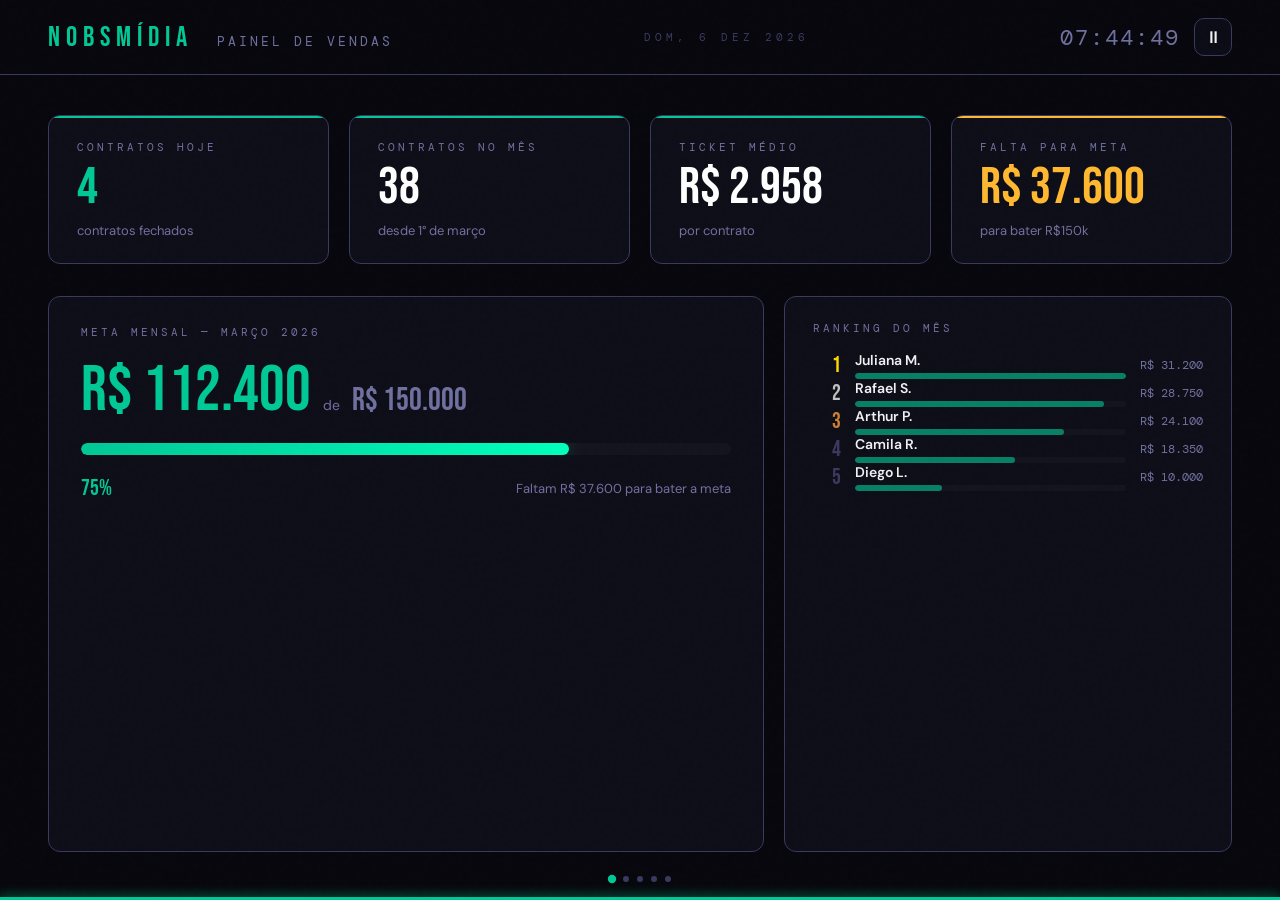
==== commit 7fe23236: "Update index.html chatgpt 3 trocando o play e pause de lugar, colocando para o lado direito, apos o " ====
--- a/index.html
+++ b/index.html
@@ -22,7 +22,11 @@
     --slide-duration: 12000;
   }
 
-  *, *::before, *::after { box-sizing: border-box; margin: 0; padding: 0; }
+  *, *::before, *::after {
+    box-sizing: border-box;
+    margin: 0;
+    padding: 0;
+  }
 
   html, body {
     width: 100%;
@@ -44,37 +48,6 @@
     opacity: 0.35;
   }
 
-  #play-pause-btn {
-    position: fixed;
-    top: 14px;
-    left: 14px;
-    z-index: 10001;
-    width: 42px;
-    height: 42px;
-    border: 1px solid var(--text-dimmer);
-    border-radius: 10px;
-    background: rgba(14, 14, 24, 0.88);
-    color: var(--text);
-    display: flex;
-    align-items: center;
-    justify-content: center;
-    font-size: 18px;
-    line-height: 1;
-    cursor: pointer;
-    backdrop-filter: blur(6px);
-    transition: transform 0.2s ease, border-color 0.2s ease, opacity 0.2s ease;
-  }
-
-  #play-pause-btn:hover {
-    transform: scale(1.05);
-    border-color: var(--green);
-  }
-
-  #play-pause-btn.paused {
-    color: var(--yellow);
-    border-color: var(--yellow);
-  }
-
   #slides {
     width: 100vw;
     height: 100vh;
@@ -100,7 +73,7 @@
     display: flex;
     align-items: center;
     justify-content: space-between;
-    padding: 18px 48px 18px 84px;
+    padding: 18px 48px;
     border-bottom: 1px solid var(--text-dimmer);
     flex-shrink: 0;
   }
@@ -118,13 +91,6 @@
     letter-spacing: 3px;
     font-family: 'DM Mono', monospace;
     margin-left: 14px;
-  }
-
-  .clock {
-    font-family: 'DM Mono', monospace;
-    font-size: 22px;
-    color: var(--text-dim);
-    letter-spacing: 2px;
   }
 
   .slide-label {
@@ -133,6 +99,49 @@
     text-transform: uppercase;
     color: var(--text-dimmer);
     font-family: 'DM Mono', monospace;
+  }
+
+  .header-right {
+    display: flex;
+    align-items: center;
+    gap: 14px;
+  }
+
+  .clock {
+    font-family: 'DM Mono', monospace;
+    font-size: 22px;
+    color: var(--text-dim);
+    letter-spacing: 2px;
+    min-width: 108px;
+    text-align: right;
+  }
+
+  .play-pause-btn {
+    width: 38px;
+    height: 38px;
+    border: 1px solid var(--text-dimmer);
+    border-radius: 10px;
+    background: rgba(14, 14, 24, 0.88);
+    color: var(--text);
+    display: inline-flex;
+    align-items: center;
+    justify-content: center;
+    font-size: 17px;
+    line-height: 1;
+    cursor: pointer;
+    backdrop-filter: blur(6px);
+    transition: transform 0.2s ease, border-color 0.2s ease, opacity 0.2s ease;
+    flex-shrink: 0;
+  }
+
+  .play-pause-btn:hover {
+    transform: scale(1.05);
+    border-color: var(--green);
+  }
+
+  .play-pause-btn.paused {
+    color: var(--yellow);
+    border-color: var(--yellow);
   }
 
   .content {
@@ -204,7 +213,9 @@
   .kpi-card::before {
     content: '';
     position: absolute;
-    top: 0; left: 0; right: 0;
+    top: 0;
+    left: 0;
+    right: 0;
     height: 2px;
     background: var(--green);
   }
@@ -440,7 +451,7 @@
   }
 
   @keyframes pulse {
-    0%,100% { transform: scale(1); }
+    0%, 100% { transform: scale(1); }
     50% { transform: scale(1.15); }
   }
 
@@ -528,7 +539,9 @@
   .noticia-card::before {
     content: '';
     position: absolute;
-    left: 0; top: 0; bottom: 0;
+    left: 0;
+    top: 0;
+    bottom: 0;
     width: 3px;
     background: var(--green);
   }
@@ -640,15 +653,16 @@
 </head>
 <body>
 
-<button id="play-pause-btn" aria-label="Pausar slides" title="Pausar slides">⏸</button>
-
 <div id="slides">
 
   <div class="slide" id="slide-vendas">
     <div class="header">
       <div class="logo">NobsMídia <span>PAINEL DE VENDAS</span></div>
       <div class="slide-label" id="date-label"></div>
-      <div class="clock" id="clock"></div>
+      <div class="header-right">
+        <div class="clock" id="clock"></div>
+        <button class="play-pause-btn" aria-label="Pausar slides" title="Pausar slides">⏸</button>
+      </div>
     </div>
     <div class="content">
       <div class="vendas-top">
@@ -701,7 +715,10 @@
     <div class="header">
       <div class="logo">NobsMídia <span>DESTAQUE DO DIA</span></div>
       <div class="slide-label"></div>
-      <div class="clock" id="clock2"></div>
+      <div class="header-right">
+        <div class="clock" id="clock2"></div>
+        <button class="play-pause-btn" aria-label="Pausar slides" title="Pausar slides">⏸</button>
+      </div>
     </div>
     <div class="content">
       <div class="destaque-bg"></div>
@@ -716,7 +733,10 @@
     <div class="header">
       <div class="logo">NobsMídia <span>FRASE DO DIA</span></div>
       <div class="slide-label"></div>
-      <div class="clock" id="clock3"></div>
+      <div class="header-right">
+        <div class="clock" id="clock3"></div>
+        <button class="play-pause-btn" aria-label="Pausar slides" title="Pausar slides">⏸</button>
+      </div>
     </div>
     <div class="content">
       <div class="frase-bg"></div>
@@ -731,7 +751,10 @@
     <div class="header">
       <div class="logo">NobsMídia <span>NOTÍCIAS</span></div>
       <div class="slide-label"></div>
-      <div class="clock" id="clock4"></div>
+      <div class="header-right">
+        <div class="clock" id="clock4"></div>
+        <button class="play-pause-btn" aria-label="Pausar slides" title="Pausar slides">⏸</button>
+      </div>
     </div>
     <div class="content">
       <div class="section-eyebrow">Mercado & Setor</div>
@@ -743,7 +766,10 @@
     <div class="header">
       <div class="logo">NobsMídia <span>AVISOS INTERNOS</span></div>
       <div class="slide-label"></div>
-      <div class="clock" id="clock5"></div>
+      <div class="header-right">
+        <div class="clock" id="clock5"></div>
+        <button class="play-pause-btn" aria-label="Pausar slides" title="Pausar slides">⏸</button>
+      </div>
     </div>
     <div class="content">
       <div class="section-eyebrow">Comunicados da Equipe</div>
@@ -772,6 +798,7 @@
 
 const slides = document.querySelectorAll('.slide');
 const totalSlides = slides.length;
+const playPauseButtons = document.querySelectorAll('.play-pause-btn');
 
 function updateClocks() {
   const now = new Date();
@@ -784,7 +811,6 @@
   const days = ['Dom', 'Seg', 'Ter', 'Qua', 'Qui', 'Sex', 'Sáb'];
   const months = ['Jan', 'Fev', 'Mar', 'Abr', 'Mai', 'Jun', 'Jul', 'Ago', 'Set', 'Out', 'Nov', 'Dez'];
   const dateStr = `${days[now.getDay()]}, ${now.getDate()} ${months[now.getMonth()]} ${now.getFullYear()}`;
-
   const dl = document.getElementById('date-label');
   if (dl) dl.textContent = dateStr;
 }
@@ -833,25 +859,24 @@
   const currentWidth = getComputedStyle(bar).width;
   const totalWidth = window.innerWidth;
   const pct = totalWidth > 0 ? (parseFloat(currentWidth) / totalWidth) * 100 : 0;
-
   bar.style.transition = 'none';
   bar.style.width = pct + '%';
 }
 
 function updatePlayPauseButton() {
-  const btn = document.getElementById('play-pause-btn');
-
-  if (isPaused) {
-    btn.textContent = '▶';
-    btn.classList.add('paused');
-    btn.setAttribute('aria-label', 'Retomar slides');
-    btn.setAttribute('title', 'Retomar slides');
-  } else {
-    btn.textContent = '⏸';
-    btn.classList.remove('paused');
-    btn.setAttribute('aria-label', 'Pausar slides');
-    btn.setAttribute('title', 'Pausar slides');
-  }
+  playPauseButtons.forEach(btn => {
+    if (isPaused) {
+      btn.textContent = '▶';
+      btn.classList.add('paused');
+      btn.setAttribute('aria-label', 'Retomar slides');
+      btn.setAttribute('title', 'Retomar slides');
+    } else {
+      btn.textContent = '⏸';
+      btn.classList.remove('paused');
+      btn.setAttribute('aria-label', 'Pausar slides');
+      btn.setAttribute('title', 'Pausar slides');
+    }
+  });
 }
 
 function goToSlide(i, options = {}) {
@@ -967,7 +992,7 @@
   document.getElementById('meta-pct').textContent = pct + '%';
   document.getElementById('meta-falta-txt').textContent = `Faltam ${fmt(falta)} para bater a meta`;
 
-  const maxVal = v.ranking[0]?.valor || 1;
+  const maxVal = v.ranking?.[0]?.valor || 1;
   const medals = ['gold', 'silver', 'bronze', '', ''];
   const rl = document.getElementById('ranking-list');
   rl.innerHTML = '';
@@ -1037,7 +1062,9 @@
 buildDots();
 updatePlayPauseButton();
 
-document.getElementById('play-pause-btn').addEventListener('click', togglePlayPause);
+playPauseButtons.forEach(btn => {
+  btn.addEventListener('click', togglePlayPause);
+});
 
 loadData().then(() => {
   goToSlide(0);
